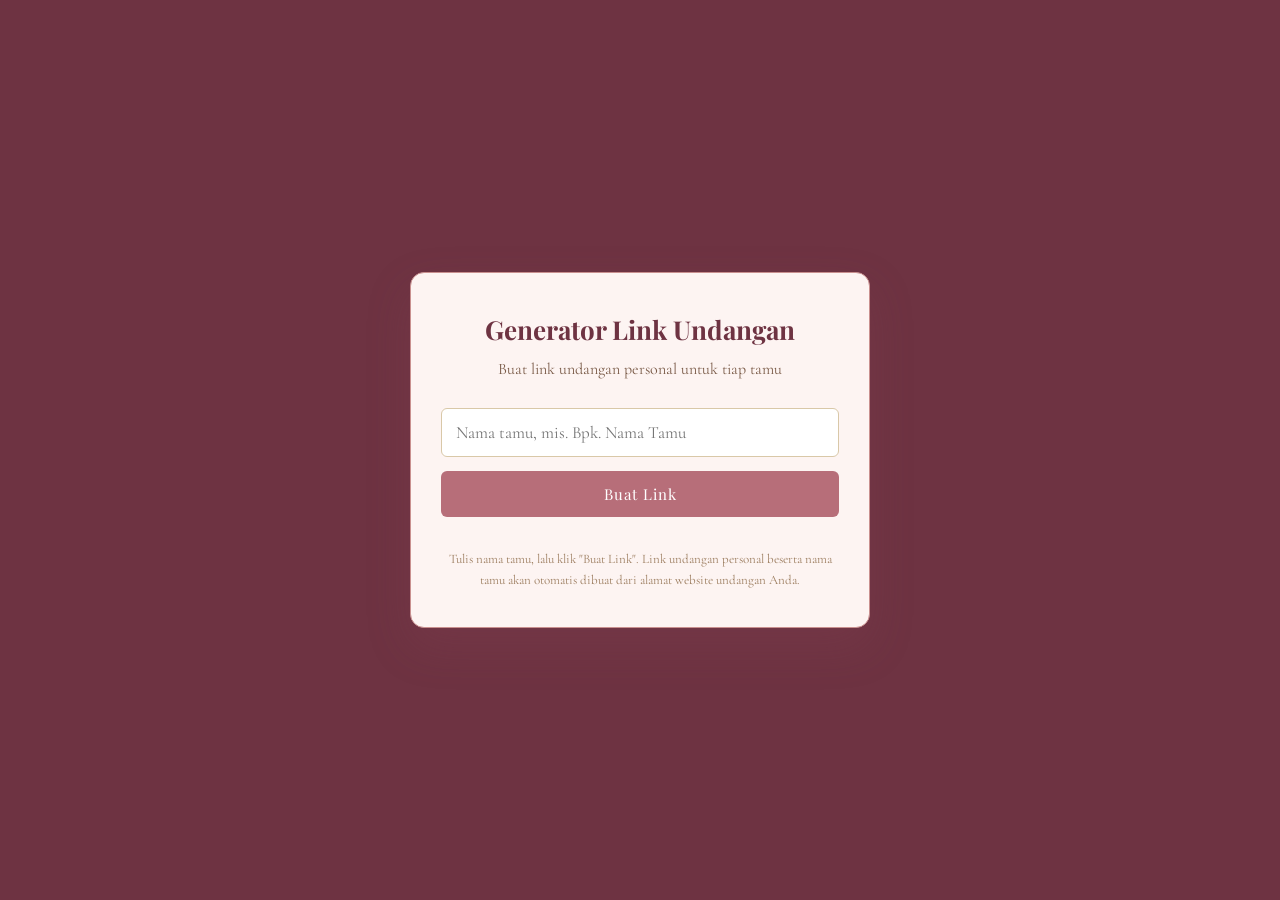
==== generator.html @ 54f0cdde "Add files via upload" ====
<!DOCTYPE html>
<html lang="id">
<head>
<meta charset="UTF-8">
<meta name="viewport" content="width=device-width, initial-scale=1.0">
<title>Generator Link Undangan</title>
<link rel="stylesheet" href="style.css">
<style>
  body{background:var(--maroon-deep);min-height:100vh;display:flex;align-items:center;justify-content:center;padding:30px 16px}
  .gen-box{
    background:var(--cream);max-width:460px;width:100%;border-radius:14px;padding:36px 30px;
    border:1px solid var(--gold);box-shadow:var(--shadow);
  }
  .gen-box h1{font-size:26px;color:var(--maroon-deep);text-align:center;margin-bottom:6px}
  .gen-box p.sub{text-align:center;color:#7a5b48;font-size:16px;margin-bottom:26px}
  .gen-box input{
    width:100%;padding:13px 14px;border:1px solid #d9c8a8;border-radius:6px;
    font-family:'Cormorant Garamond',serif;font-size:17px;margin-bottom:14px;background:#fff;
  }
  .gen-box button{
    width:100%;background:var(--maroon);color:#fff;border:none;padding:13px;border-radius:6px;
    font-family:'Playfair Display',serif;letter-spacing:1px;font-size:15px;cursor:pointer;margin-bottom:10px;
  }
  .gen-box button:hover{background:var(--maroon-deep)}
  .result{
    margin-top:18px;background:#fff;border:1px dashed var(--gold);border-radius:8px;padding:16px;
    display:none;word-break:break-all;font-size:15px;color:var(--ink);
  }
  .result.show{display:block}
  .result .actions{display:flex;gap:8px;margin-top:12px}
  .result .actions button{margin-bottom:0;font-size:14px;padding:10px}
  .btn-wa{background:#2f8f4e !important}
  .btn-wa:hover{background:#256e3b !important}
  .note{font-size:13px;color:#9c7d5f;text-align:center;margin-top:22px;line-height:1.6}
</style>
</head>
<body>
  <div class="gen-box">
    <h1>Generator Link Undangan</h1>
    <p class="sub">Buat link undangan personal untuk tiap tamu</p>

    <input type="text" id="nama-tamu" placeholder="Nama tamu, mis. Bpk. Nama Tamu">
    <button id="btn-generate">Buat Link</button>

    <div class="result" id="result">
      <div id="link-output"></div>
      <div class="actions">
        <button id="btn-copy-link">Salin Link</button>
        <button id="btn-wa" class="btn-wa">Bagikan via WhatsApp</button>
      </div>
    </div>

    <p class="note">Tulis nama tamu, lalu klik "Buat Link". Link undangan personal beserta nama tamu akan otomatis dibuat dari alamat website undangan Anda.</p>
  </div>

<script>
const BASE_URL = 'https://websitesaya.github.io/Undangan_Marten-Delista/';

document.getElementById('btn-generate').addEventListener('click', () => {
  const nama = document.getElementById('nama-tamu').value.trim();
  if(!nama){ alert('Mohon isi nama tamu.'); return; }

  const sep = BASE_URL.includes('?') ? '&' : '?';
  const link = `${BASE_URL}${sep}to=${encodeURIComponent(nama)}`;

  document.getElementById('link-output').textContent = link;
  document.getElementById('result').classList.add('show');

  document.getElementById('btn-copy-link').onclick = () => {
    navigator.clipboard.writeText(link);
    document.getElementById('btn-copy-link').textContent = 'Tersalin!';
    setTimeout(()=>document.getElementById('btn-copy-link').textContent='Salin Link',1500);
  };

  document.getElementById('btn-wa').onclick = () => {
    const teks = `Yth. Bapak/Ibu/Saudara/i *${nama}*%0A%0ATanpa mengurangi rasa hormat, kami mengundang Anda untuk hadir di acara pernikahan kami.%0A%0ABerikut link undangan kami:%0A${encodeURIComponent(link)}%0A%0ATerima kasih atas doa dan restunya 🙏`;
    window.open(`https://wa.me/?text=${teks}`, '_blank');
  };
});
</script>
</body>
</html>
---- style.css ----
@import url('https://fonts.googleapis.com/css2?family=Playfair+Display:ital,wght@0,400;0,600;0,700;1,500&family=Cormorant+Garamond:ital,wght@0,400;0,500;0,600;1,500&family=Alex+Brush&display=swap');

:root{
  --maroon-deep:#6e3342;
  --maroon:#b76e79;
  --maroon-light:#c98a93;
  --gold:#c9908f;
  --gold-soft:#f6d5cf;
  --cream:#fdf4f2;
  --cream-dark:#f9e3df;
  --ink:#4a2a30;
  --rose-text:#a4566a;
  --rose-grad:linear-gradient(135deg,#f9dcd6 0%,#e3a9a6 38%,#c27d86 70%,#e8b9b3 100%);
  --rose-dark:linear-gradient(160deg,#b8707d 0%,#9a5568 55%,#7e4156 100%);
  --shadow:0 18px 44px rgba(138,69,88,.22);
  --ease:cubic-bezier(.65,0,.35,1);
}

*{box-sizing:border-box;margin:0;padding:0}
html{scroll-behavior:smooth}
body{
  font-family:'Cormorant Garamond',serif;
  background:var(--cream);
  color:var(--ink);
  overflow-x:hidden;
  font-size:19px;
  line-height:1.6;
}
body.lock{overflow:hidden;height:100vh}

h1,h2,h3,.serif-display{font-family:'Playfair Display',serif}
.script{font-family:'Alex Brush',cursive}

img{max-width:100%;display:block}
a{color:inherit;text-decoration:none}

.container{max-width:520px;margin:0 auto;padding:0 24px}

/* ============ OPENING SCREEN ============ */
#opening-screen{
  position:fixed;inset:0;z-index:100;
  display:flex;align-items:center;justify-content:center;
  overflow:hidden;
}
#opening-screen.hidden{display:none}
.opening-bg{
  position:absolute;inset:0;
  background:url('Latar.jpg') center/cover no-repeat;
  filter:brightness(.62) saturate(1.05);
}
.opening-bg::after{
  content:'';position:absolute;inset:0;
  background:radial-gradient(ellipse at center, rgba(183,110,121,.18) 0%, rgba(74,26,42,.78) 100%);
}

.curtain-panel{
  position:absolute;top:0;height:100%;width:50%;z-index:3;
  background:
    repeating-linear-gradient(90deg,
      rgba(0,0,0,.18) 0px, rgba(0,0,0,.18) 2px,
      rgba(255,255,255,.05) 2px, rgba(255,255,255,.05) 4px,
      transparent 4px, transparent 30px),
    linear-gradient(90deg,#8e4a5a,#c98a93 35%,#e6b4b2 55%,#a35e6d 100%);
  box-shadow:inset 0 0 80px rgba(0,0,0,.6), inset 0 0 200px rgba(0,0,0,.4);
  transition:transform 1.4s var(--ease);
  visibility:hidden;
}
/* Tirai hanya ditampilkan setelah tombol "Buka Undangan" diklik */
#opening-screen.curtain-active .curtain-panel{visibility:visible}
.curtain-left{left:0;border-right:4px solid var(--gold);border-radius:0 0 0 0}
.curtain-right{right:0;transform:scaleX(-1);border-right:4px solid var(--gold)}
.curtain-left::before,.curtain-right::before{
  content:'';position:absolute;top:0;right:-4px;width:14px;height:100%;
  background:linear-gradient(180deg,#fbe6e1,#dba3a3 40%,#9c5a66 100%);
  box-shadow:0 0 15px rgba(232,170,170,.7);
}
.curtain-panel .tassel{
  position:absolute;bottom:0;right:-14px;width:34px;height:34px;
  background:radial-gradient(circle at 40% 30%,#fff0ec,#e0a9a8 60%,#94525f 100%);
  border-radius:50%;box-shadow:0 4px 10px rgba(0,0,0,.5);
}
#opening-screen.open .curtain-left{transform:translateX(-102%)}
#opening-screen.open .curtain-right{transform:scaleX(-1) translateX(-102%)}

.opening-content{
  position:relative;z-index:5;text-align:center;color:var(--cream);
  padding:40px 30px;max-width:420px;
  animation:fadeUp 1.4s var(--ease) both;
}
@keyframes fadeUp{from{opacity:0;transform:translateY(24px)}to{opacity:1;transform:translateY(0)}}
.opening-eyebrow{
  letter-spacing:4px;font-size:13px;text-transform:uppercase;color:var(--gold-soft);
  margin-bottom:14px;
}
.opening-names{
  font-family:'Alex Brush',cursive;font-size:58px;color:#fff;
  line-height:1.15;text-shadow:0 4px 20px rgba(0,0,0,.5);
}
.opening-amp{display:block;font-family:'Playfair Display',serif;font-style:italic;font-size:20px;color:var(--gold-soft);margin:4px 0}
.opening-guest{
  margin-top:22px;font-size:16px;letter-spacing:.5px;color:var(--cream-dark);
}
.opening-guest strong{color:#fff;font-weight:600;font-family:'Playfair Display',serif}
.ornament-line{
  width:70px;height:1px;background:var(--gold);margin:18px auto;position:relative;
}
.ornament-line::before{content:'✦';position:absolute;top:-9px;left:50%;transform:translateX(-50%);color:var(--gold);font-size:14px}

.btn-open{
  margin-top:30px;
  background:var(--rose-grad);
  color:#5a2433;border:none;
  font-family:'Playfair Display',serif;font-weight:600;font-size:15px;
  letter-spacing:2px;text-transform:uppercase;
  padding:14px 34px;border-radius:40px;cursor:pointer;
  box-shadow:0 10px 30px rgba(90,30,50,.45);
  transition:transform .3s var(--ease),box-shadow .3s;
}
.btn-open:hover{transform:translateY(-2px);box-shadow:0 14px 34px rgba(0,0,0,.5)}
.btn-open:active{transform:translateY(0)}

/* ============ MAIN INVITATION ============ */
#invitation{display:none}
#invitation.show{display:block;animation:fadeUp 1s var(--ease) both}

section{padding:70px 0;position:relative}
.section-title{
  text-align:center;font-size:14px;letter-spacing:4px;text-transform:uppercase;
  color:var(--rose-text);margin-bottom:8px;font-family:'Cormorant Garamond',serif;font-weight:600;
}
.section-heading{
  text-align:center;font-size:36px;color:var(--maroon-deep);margin-bottom:26px;
}
.divider{
  width:90px;height:2px;margin:0 auto 40px;position:relative;
  background:linear-gradient(90deg,transparent,var(--gold),transparent);
}
.divider::before{content:'❧';position:absolute;top:-13px;left:50%;transform:translateX(-50%);color:var(--gold);font-size:20px;background:var(--cream);padding:0 8px}

/* HERO / COVER */
#hero{
  min-height:100vh;display:flex;flex-direction:column;align-items:center;justify-content:center;
  text-align:center;color:#fff;position:relative;
  background:linear-gradient(rgba(150,80,100,.35),rgba(74,26,42,.78)),url('Latar.jpg') center/cover;
}
#hero .opening-eyebrow{color:var(--gold-soft)}
#hero .opening-names{font-size:64px}
#hero p.verse{max-width:340px;margin:26px auto 0;font-style:italic;font-size:16px;color:var(--cream-dark);line-height:1.8}
.countdown{display:flex;gap:14px;justify-content:center;margin-top:34px}
.countdown div{
  background:rgba(255,255,255,.08);border:1px solid var(--gold);
  border-radius:6px;padding:12px 14px;min-width:64px;backdrop-filter:blur(2px);
}
.countdown span{display:block;font-family:'Playfair Display',serif;font-size:26px;color:#fff}
.countdown small{font-size:11px;letter-spacing:1px;text-transform:uppercase;color:var(--gold-soft)}
.scroll-hint{position:absolute;bottom:26px;font-size:12px;letter-spacing:2px;color:var(--gold-soft);animation:bounce 2s infinite}
@keyframes bounce{0%,100%{transform:translateY(0)}50%{transform:translateY(8px)}}

/* QUOTE */
#quote{background:var(--rose-dark);color:var(--cream);text-align:center}
#quote p{font-family:'Playfair Display',serif;font-style:italic;font-size:22px;max-width:440px;margin:0 auto;line-height:1.7}
#quote .ref{display:block;margin-top:16px;color:var(--gold-soft);font-size:15px;letter-spacing:1px}

/* MEMPELAI */
.couple-card{text-align:center;margin-bottom:56px}
.couple-photo{
  width:180px;height:180px;border-radius:50%;object-fit:cover;margin:0 auto 20px;
  border:6px solid var(--cream);box-shadow:var(--shadow);
  outline:1px solid var(--gold);outline-offset:8px;
}
.couple-name{font-size:30px;color:var(--maroon-deep);margin-bottom:4px}
.couple-role{font-family:'Alex Brush',cursive;font-size:22px;color:var(--gold);margin-bottom:14px}
.couple-info{font-size:17px;line-height:1.9}
.couple-info b{color:var(--maroon)}
.couple-amp{text-align:center;font-family:'Playfair Display',serif;font-style:italic;font-size:24px;color:var(--gold);margin:10px 0 40px}

/* LOVE STORY */
#lovestory{background:var(--cream-dark)}
.timeline{position:relative;padding-left:30px;border-left:2px solid var(--gold)}
.timeline-item{position:relative;padding-bottom:34px}
.timeline-item:last-child{padding-bottom:0}
.timeline-item::before{
  content:'';position:absolute;left:-38px;top:2px;width:14px;height:14px;border-radius:50%;
  background:var(--gold);border:3px solid var(--cream-dark);box-shadow:0 0 0 2px var(--gold)
}
.timeline-year{font-family:'Playfair Display',serif;font-size:22px;color:var(--maroon-deep);margin-bottom:4px}
.timeline-desc{font-size:17px;color:var(--ink)}

/* EVENT */
#acara{background:var(--rose-dark);color:var(--cream)}
#acara .section-title{color:var(--gold-soft)}
#acara .section-heading{color:#fff}
#acara .divider::before{background:#9a5568;color:var(--gold-soft)}
.event-card{
  background:rgba(255,255,255,.10);border:1px solid rgba(246,213,207,.7);border-radius:16px;
  padding:30px 26px;margin-bottom:24px;text-align:center;
}
.event-card h3{font-size:26px;color:var(--gold-soft);margin-bottom:10px}
.event-card p{font-size:17px;margin:4px 0;color:var(--cream-dark)}
.event-card .btn-map{
  display:inline-block;margin-top:16px;padding:10px 24px;border:1px solid var(--gold-soft);
  border-radius:30px;font-size:14px;letter-spacing:1px;color:#fff;transition:.3s;
}
.event-card .btn-map:hover{background:var(--gold-soft);color:var(--maroon-deep)}

/* GALLERY */
.gallery-grid{display:grid;grid-template-columns:repeat(3,1fr);gap:8px}
.gallery-grid img{
  width:100%;aspect-ratio:1/1;object-fit:cover;border-radius:4px;cursor:pointer;
  border:1px solid var(--gold-soft);transition:transform .3s;
}
.gallery-grid img:hover{transform:scale(1.04)}
#lightbox{
  position:fixed;inset:0;background:rgba(60,20,35,.93);z-index:200;
  display:none;align-items:center;justify-content:center;padding:20px;
}
#lightbox.show{display:flex}
#lightbox img{max-width:100%;max-height:85vh;border:4px solid var(--cream);border-radius:4px}
#lightbox .close{position:absolute;top:24px;right:30px;color:#fff;font-size:34px;cursor:pointer}
#lightbox .nav{position:absolute;top:50%;transform:translateY(-50%);color:#fff;font-size:34px;cursor:pointer;padding:10px}
#lightbox .prev{left:14px}#lightbox .next{right:14px}

/* GIFT */
#hadiah{background:var(--cream-dark);text-align:center}
.gift-card{
  background:var(--cream);border:1px solid var(--gold);border-radius:10px;
  padding:24px;margin-bottom:18px;display:flex;justify-content:space-between;align-items:center;gap:14px;
}
.gift-card .info{text-align:left}
.gift-card .bank{font-family:'Playfair Display',serif;color:var(--maroon-deep);font-size:19px}
.gift-card .norek{font-size:20px;letter-spacing:1px;font-weight:600}
.gift-card .an{font-size:14px;color:#8a5a66}
.btn-copy{
  background:var(--rose-grad);color:#5a2433;border:none;padding:9px 16px;border-radius:20px;font-weight:600;
  font-family:'Cormorant Garamond',serif;font-size:14px;cursor:pointer;white-space:nowrap;
}
.btn-copy:hover{filter:brightness(1.07)}

/* RSVP / UCAPAN */
#ucapan{background:var(--cream)}
.form-box{background:#fff;border:1px solid var(--gold-soft);border-radius:10px;padding:26px;box-shadow:var(--shadow)}
.form-box input,.form-box select,.form-box textarea{
  width:100%;padding:12px 14px;margin-bottom:14px;border:1px solid #ebc4c4;border-radius:8px;
  font-family:'Cormorant Garamond',serif;font-size:16px;background:var(--cream);color:var(--ink);
}
.form-box textarea{resize:vertical;min-height:80px}
.btn-submit{
  width:100%;background:linear-gradient(135deg,#d99a9f,#b76e79 60%,#a45a69);color:#fff;border:none;padding:13px;border-radius:30px;
  font-family:'Playfair Display',serif;letter-spacing:1px;font-size:15px;cursor:pointer;transition:.3s;
}
.btn-submit:hover{filter:brightness(1.08)}
.ucapan-list{margin-top:30px;max-height:400px;overflow-y:auto;padding-right:4px}
.ucapan-item{border-bottom:1px solid var(--cream-dark);padding:14px 0}
.ucapan-item .nama{font-family:'Playfair Display',serif;color:var(--maroon-deep);font-size:18px}
.ucapan-item .status{font-size:12px;color:var(--gold);text-transform:uppercase;letter-spacing:1px;margin-left:6px}
.ucapan-item .pesan{font-size:16px;margin-top:4px}
.ucapan-empty{text-align:center;color:#a8707c;padding:20px 0;font-style:italic}

/* MUSIC TOGGLE */
#music-toggle{
  position:fixed;bottom:20px;right:20px;z-index:60;
  width:52px;height:52px;border-radius:50%;background:linear-gradient(135deg,#d99a9f,#a45a69);
  border:2px solid #fbe3dd;color:#fff;display:flex;align-items:center;justify-content:center;
  cursor:pointer;box-shadow:var(--shadow);font-size:20px;
}
#music-toggle.spin{animation:spin 4s linear infinite}
@keyframes spin{from{transform:rotate(0)}to{transform:rotate(360deg)}}

/* FOOTER */
footer{background:var(--rose-dark);color:var(--gold-soft);text-align:center;padding:50px 20px}
footer .script{font-size:32px;color:#fff;display:block;margin-bottom:10px}
footer small{font-size:13px;letter-spacing:1px;opacity:.75}

/* CREDIT & SOCIAL LINKS */
.credit{margin-top:34px;padding-top:26px;border-top:1px solid rgba(246,213,207,.35)}
.credit-by{display:block;font-size:12px;letter-spacing:1.5px;text-transform:uppercase;opacity:.7}
.credit-by strong{color:var(--gold-soft);font-weight:600}
.social-links{display:flex;justify-content:center;gap:14px;margin-top:16px}
.social-links a{
  width:40px;height:40px;border-radius:50%;
  display:flex;align-items:center;justify-content:center;
  border:1px solid var(--gold);color:var(--gold-soft);
  transition:background .3s,color .3s,transform .3s;
}
.social-links a svg{width:19px;height:19px}
.social-links a:hover{background:var(--gold-soft);color:var(--maroon-deep);transform:translateY(-3px)}

@media(max-width:400px){
  .opening-names{font-size:46px}
  #hero .opening-names{font-size:50px}
  .gift-card{flex-direction:column;align-items:flex-start}
}

/* ============ SNOW OVERLAY ============ */
#snow-container{
  position:fixed;inset:0;z-index:150;
  overflow:hidden;pointer-events:none;
}
.snowflake{
  position:absolute;top:-5vh;
  color:#f6b8c4;
  text-shadow:0 0 6px rgba(255,255,255,.6);
  animation-name:snowfall;
  animation-timing-function:linear;
  animation-iteration-count:infinite;
  will-change:transform;
  user-select:none;
}
@keyframes snowfall{
  0%{transform:translate3d(0,-5vh,0) rotate(0deg)}
  100%{transform:translate3d(var(--drift),105vh,0) rotate(360deg)}
}

/* ============ BUTTERFLY OVERLAY ============ */
#butterfly-container{
  position:fixed;inset:0;z-index:140;
  overflow:hidden;pointer-events:none;
}
.butterfly{
  position:absolute;top:0;
  width:var(--bsize,42px);height:var(--bsize,42px);
  left:var(--bleft,10%);
  animation-name:butterflyRise;
  animation-timing-function:ease-in-out;
  animation-iteration-count:infinite;
  will-change:transform;
}
.butterfly .bf-sway{
  width:100%;height:100%;
  animation-name:butterflySway;
  animation-timing-function:ease-in-out;
  animation-iteration-count:infinite;
  animation-direction:alternate;
}
.butterfly svg{
  width:100%;height:100%;display:block;
  filter:drop-shadow(0 2px 4px rgba(138,69,88,.3));
  overflow:visible;
}
.butterfly .wing-l,
.butterfly .wing-r{
  transform-box:fill-box;
  animation-name:flapWing;
  animation-timing-function:ease-in-out;
  animation-iteration-count:infinite;
  animation-direction:alternate;
}
.butterfly .wing-l{transform-origin:100% 50%}
.butterfly .wing-r{transform-origin:0% 50%}

@keyframes butterflyRise{
  0%{transform:translate3d(0,108vh,0)}
  100%{transform:translate3d(0,-14vh,0)}
}
@keyframes butterflySway{
  0%{transform:translateX(calc(var(--sway,32px) * -1)) rotate(-8deg)}
  100%{transform:translateX(var(--sway,32px)) rotate(8deg)}
}
@keyframes flapWing{
  0%{transform:scaleX(1)}
  100%{transform:scaleX(.45)}
}
/* Logo usaha di footer */
.footer-logo{margin-top:30px}
.footer-logo img{max-width:120px;max-height:120px;width:auto;height:auto;border-radius:10px;display:inline-block;box-shadow:0 4px 14px rgba(0,0,0,.3)}

/* ============ ROSE GOLD THEME — PENYEMPURNAAN ============ */
body{
  background:
    radial-gradient(circle at 12% 8%,rgba(246,200,200,.45),transparent 40%),
    radial-gradient(circle at 90% 55%,rgba(232,185,185,.35),transparent 45%),
    var(--cream);
  background-attachment:fixed;
}
.section-heading{
  background:linear-gradient(135deg,#8c4455 0%,#c27d86 50%,#8c4455 100%);
  -webkit-background-clip:text;background-clip:text;color:transparent;-webkit-text-fill-color:transparent;
}
#acara .section-heading{background:none;-webkit-text-fill-color:#fff;color:#fff}
.opening-names,#hero .opening-names{text-shadow:0 4px 22px rgba(90,30,50,.6),0 0 30px rgba(246,185,195,.35)}
.opening-eyebrow{color:#fbdcd5}
.opening-amp{color:#f6c9c4}
.ornament-line{background:#f1bdb8}
.ornament-line::before{color:#f1bdb8}
.divider::before{color:var(--maroon)}
.divider{background:linear-gradient(90deg,transparent,#c9908f,transparent)}

.couple-photo{
  border:6px solid #fff;box-shadow:0 14px 36px rgba(160,86,106,.3);
  outline:2px solid #e2aaa8;outline-offset:8px;
}
.couple-card{
  background:rgba(255,255,255,.65);border:1px solid #f1cfcb;border-radius:22px;
  padding:34px 20px 28px;box-shadow:0 12px 34px rgba(183,110,121,.14);
}
.couple-name{color:#7a3b4c}
.couple-role{color:var(--maroon)}
.couple-info b{color:#a4566a}
.couple-amp{color:var(--maroon);font-size:34px}

#lovestory{background:linear-gradient(180deg,var(--cream-dark),#fbeae7)}
.timeline{border-left:2px solid #dba3a3}
.timeline-item::before{background:var(--rose-grad);border-color:var(--cream-dark);box-shadow:0 0 0 2px #d99a9f}
.timeline-year{color:#8c4455}

.event-card{backdrop-filter:blur(3px);box-shadow:0 10px 30px rgba(70,20,40,.25)}
.event-card h3{color:#fff;letter-spacing:.5px}
.event-card p{color:#fbeae6}

.gallery-grid{gap:10px}
.gallery-grid img{border:3px solid #fff;border-radius:12px;box-shadow:0 6px 18px rgba(183,110,121,.25)}
#lightbox img{border-color:#fbe3dd}

#hadiah{background:linear-gradient(180deg,#fbeae7,var(--cream-dark))}
#hadiah p{color:#8a5a66 !important}
.gift-card{background:#fff;border:1px solid #f1cfcb;border-radius:16px;box-shadow:0 8px 24px rgba(183,110,121,.15)}
.gift-card .bank{color:#a4566a;letter-spacing:1px}

.form-box{border:1px solid #f1cfcb;border-radius:18px}
.form-box input:focus,.form-box select:focus,.form-box textarea:focus{outline:none;border-color:#c27d86;box-shadow:0 0 0 3px rgba(194,125,134,.18)}
.ucapan-item{border-bottom:1px solid #f4d9d5}
.ucapan-item .nama{color:#8c4455}
.ucapan-item .status{color:#c27d86}

#quote p{color:#fff}
footer small{opacity:.9}
footer .script{text-shadow:0 2px 12px rgba(60,20,35,.35)}
.footer-logo img{background:#fff;padding:6px;border-radius:14px;border:2px solid #f6d5cf}
.countdown div{background:rgba(255,255,255,.14);border:1px solid rgba(246,213,207,.8);border-radius:12px}
.countdown small{color:#fbdcd5}
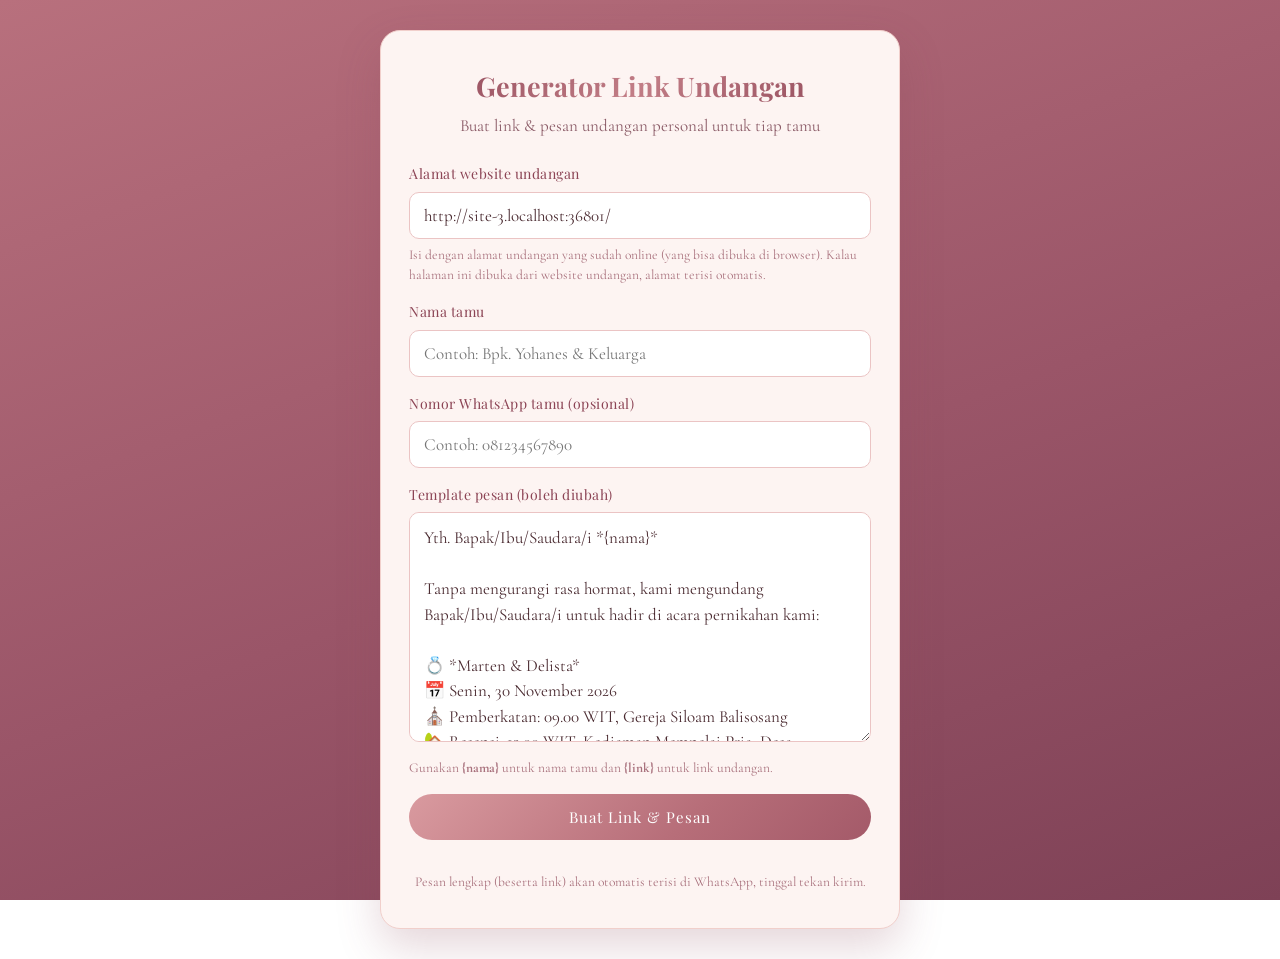
==== commit 7c410366: "Add files via upload" ====
--- a/generator.html
+++ b/generator.html
@@ -3,79 +3,194 @@
 <head>
 <meta charset="UTF-8">
 <meta name="viewport" content="width=device-width, initial-scale=1.0">
-<title>Generator Link Undangan</title>
+<title>Generator Link Undangan — Marten &amp; Delista</title>
 <link rel="stylesheet" href="style.css">
 <style>
-  body{background:var(--maroon-deep);min-height:100vh;display:flex;align-items:center;justify-content:center;padding:30px 16px}
+  body{min-height:100vh;display:flex;align-items:flex-start;justify-content:center;padding:30px 16px;background:linear-gradient(160deg,#b8707d,#9a5568 55%,#7e4156);background-attachment:fixed}
   .gen-box{
-    background:var(--cream);max-width:460px;width:100%;border-radius:14px;padding:36px 30px;
-    border:1px solid var(--gold);box-shadow:var(--shadow);
+    background:var(--cream);max-width:520px;width:100%;border-radius:20px;padding:34px 28px;
+    border:1px solid #f1cfcb;box-shadow:var(--shadow);
   }
-  .gen-box h1{font-size:26px;color:var(--maroon-deep);text-align:center;margin-bottom:6px}
-  .gen-box p.sub{text-align:center;color:#7a5b48;font-size:16px;margin-bottom:26px}
-  .gen-box input{
-    width:100%;padding:13px 14px;border:1px solid #d9c8a8;border-radius:6px;
-    font-family:'Cormorant Garamond',serif;font-size:17px;margin-bottom:14px;background:#fff;
+  .gen-box h1{font-size:27px;text-align:center;margin-bottom:4px;
+    background:linear-gradient(135deg,#8c4455,#c27d86,#8c4455);-webkit-background-clip:text;background-clip:text;-webkit-text-fill-color:transparent}
+  .gen-box p.sub{text-align:center;color:#8a5a66;font-size:17px;margin-bottom:24px}
+  .gen-box label{display:block;font-family:'Playfair Display',serif;font-size:14px;color:#8c4455;margin:0 0 6px;letter-spacing:.5px}
+  .gen-box input,.gen-box textarea{
+    width:100%;padding:12px 14px;border:1px solid #ebc4c4;border-radius:10px;
+    font-family:'Cormorant Garamond',serif;font-size:17px;margin-bottom:16px;background:#fff;color:var(--ink);
   }
-  .gen-box button{
-    width:100%;background:var(--maroon);color:#fff;border:none;padding:13px;border-radius:6px;
+  .gen-box textarea{min-height:230px;resize:vertical;line-height:1.5}
+  .gen-box input:focus,.gen-box textarea:focus{outline:none;border-color:#c27d86;box-shadow:0 0 0 3px rgba(194,125,134,.18)}
+  .hint{font-size:13.5px;color:#a8707c;margin:-10px 0 16px;line-height:1.5}
+  .btn{
+    width:100%;background:linear-gradient(135deg,#d99a9f,#b76e79 60%,#a45a69);color:#fff;border:none;padding:13px;border-radius:30px;
     font-family:'Playfair Display',serif;letter-spacing:1px;font-size:15px;cursor:pointer;margin-bottom:10px;
   }
-  .gen-box button:hover{background:var(--maroon-deep)}
-  .result{
-    margin-top:18px;background:#fff;border:1px dashed var(--gold);border-radius:8px;padding:16px;
-    display:none;word-break:break-all;font-size:15px;color:var(--ink);
-  }
+  .btn:hover{filter:brightness(1.07)}
+  .btn-light{background:#fff;color:#a4566a;border:1px solid #e3a9a6}
+  .btn-wa{background:linear-gradient(135deg,#3fb868,#2f8f4e) !important}
+  .warn{background:#fff3e0;border:1px solid #f0c987;color:#8a5a1c;border-radius:10px;padding:10px 14px;font-size:15px;margin-bottom:16px;display:none;line-height:1.5}
+  .warn.show{display:block}
+  .result{margin-top:20px;background:#fff;border:1px dashed #d99a9f;border-radius:12px;padding:16px;display:none}
   .result.show{display:block}
-  .result .actions{display:flex;gap:8px;margin-top:12px}
-  .result .actions button{margin-bottom:0;font-size:14px;padding:10px}
-  .btn-wa{background:#2f8f4e !important}
-  .btn-wa:hover{background:#256e3b !important}
-  .note{font-size:13px;color:#9c7d5f;text-align:center;margin-top:22px;line-height:1.6}
+  .result .lbl{font-family:'Playfair Display',serif;font-size:13px;color:#8c4455;margin-bottom:6px;letter-spacing:.5px}
+  #link-output{word-break:break-all;font-size:16px;color:#4a2a30;margin-bottom:14px;background:#fdf4f2;padding:10px 12px;border-radius:8px}
+  #msg-preview{white-space:pre-wrap;word-break:break-word;overflow-wrap:anywhere;font-size:16px;line-height:1.5;color:#4a2a30;background:#e7f7e9;border-radius:12px;padding:12px 14px;margin-bottom:14px}
+  .actions{display:grid;grid-template-columns:1fr 1fr;gap:8px}
+  .actions .btn{margin-bottom:0;font-size:14px;padding:11px}
+  .actions .full{grid-column:1/-1}
+  .note{font-size:13.5px;color:#a8707c;text-align:center;margin-top:22px;line-height:1.6}
 </style>
 </head>
 <body>
   <div class="gen-box">
     <h1>Generator Link Undangan</h1>
-    <p class="sub">Buat link undangan personal untuk tiap tamu</p>
+    <p class="sub">Buat link &amp; pesan undangan personal untuk tiap tamu</p>
 
-    <input type="text" id="nama-tamu" placeholder="Nama tamu, mis. Bpk. Nama Tamu">
-    <button id="btn-generate">Buat Link</button>
+    <div class="warn" id="warn"></div>
+
+    <label for="base-url">Alamat website undangan</label>
+    <input type="url" id="base-url" placeholder="https://namaanda.github.io/nama-repo/" inputmode="url">
+    <p class="hint">Isi dengan alamat undangan yang sudah online (yang bisa dibuka di browser). Kalau halaman ini dibuka dari website undangan, alamat terisi otomatis.</p>
+
+    <label for="nama-tamu">Nama tamu</label>
+    <input type="text" id="nama-tamu" placeholder="Contoh: Bpk. Yohanes &amp; Keluarga">
+
+    <label for="no-wa">Nomor WhatsApp tamu (opsional)</label>
+    <input type="tel" id="no-wa" placeholder="Contoh: 081234567890" inputmode="tel">
+
+    <label for="template">Template pesan (boleh diubah)</label>
+    <textarea id="template"></textarea>
+    <p class="hint">Gunakan <b>{nama}</b> untuk nama tamu dan <b>{link}</b> untuk link undangan.</p>
+
+    <button class="btn" id="btn-generate">Buat Link &amp; Pesan</button>
 
     <div class="result" id="result">
+      <div class="lbl">LINK UNDANGAN</div>
       <div id="link-output"></div>
+      <div class="lbl">PRATINJAU PESAN</div>
+      <div id="msg-preview"></div>
       <div class="actions">
-        <button id="btn-copy-link">Salin Link</button>
-        <button id="btn-wa" class="btn-wa">Bagikan via WhatsApp</button>
+        <button class="btn btn-light" id="btn-copy-link">Salin Link</button>
+        <button class="btn btn-light" id="btn-copy-msg">Salin Pesan</button>
+        <button class="btn btn-wa full" id="btn-wa">Kirim via WhatsApp</button>
+        <button class="btn btn-light full" id="btn-test">Tes Buka Link Undangan</button>
       </div>
     </div>
 
-    <p class="note">Tulis nama tamu, lalu klik "Buat Link". Link undangan personal beserta nama tamu akan otomatis dibuat dari alamat website undangan Anda.</p>
+    <p class="note">Pesan lengkap (beserta link) akan otomatis terisi di WhatsApp, tinggal tekan kirim.</p>
   </div>
 
 <script>
-const BASE_URL = 'https://websitesaya.github.io/Undangan_Marten-Delista/';
+const DEFAULT_TEMPLATE =
+`Yth. Bapak/Ibu/Saudara/i *{nama}*
 
-document.getElementById('btn-generate').addEventListener('click', () => {
-  const nama = document.getElementById('nama-tamu').value.trim();
-  if(!nama){ alert('Mohon isi nama tamu.'); return; }
+Tanpa mengurangi rasa hormat, kami mengundang Bapak/Ibu/Saudara/i untuk hadir di acara pernikahan kami:
 
-  const sep = BASE_URL.includes('?') ? '&' : '?';
-  const link = `${BASE_URL}${sep}to=${encodeURIComponent(nama)}`;
+💍 *Marten & Delista*
+📅 Senin, 30 November 2026
+⛪ Pemberkatan: 09.00 WIT, Gereja Siloam Balisosang
+🏡 Resepsi: 12.00 WIT, Kediaman Mempelai Pria, Desa Balisosang, Kec. Malifut, Kab. Halmahera Utara
 
-  document.getElementById('link-output').textContent = link;
-  document.getElementById('result').classList.add('show');
+Berikut link undangan kami:
+{link}
 
-  document.getElementById('btn-copy-link').onclick = () => {
-    navigator.clipboard.writeText(link);
-    document.getElementById('btn-copy-link').textContent = 'Tersalin!';
-    setTimeout(()=>document.getElementById('btn-copy-link').textContent='Salin Link',1500);
-  };
+Merupakan suatu kehormatan dan kebahagiaan bagi kami apabila Bapak/Ibu/Saudara/i berkenan hadir dan memberikan doa restu.
 
-  document.getElementById('btn-wa').onclick = () => {
-    const teks = `Yth. Bapak/Ibu/Saudara/i *${nama}*%0A%0ATanpa mengurangi rasa hormat, kami mengundang Anda untuk hadir di acara pernikahan kami.%0A%0ABerikut link undangan kami:%0A${encodeURIComponent(link)}%0A%0ATerima kasih atas doa dan restunya 🙏`;
-    window.open(`https://wa.me/?text=${teks}`, '_blank');
-  };
+Terima kasih 🙏
+Marten & Delista`;
+
+const $ = id => document.getElementById(id);
+const baseInput = $('base-url'), tplInput = $('template');
+const KEY_BASE = 'gen_base_url', KEY_TPL = 'gen_template_v1';
+
+/* ---- Deteksi alamat website otomatis (bila halaman ini dibuka dari website undangan) ---- */
+function detectBase(){
+  if(location.protocol === 'http:' || location.protocol === 'https:'){
+    return location.href.split('#')[0].split('?')[0].replace(/[^\/]*$/, '');
+  }
+  return '';
+}
+function safeGet(k){ try{ return localStorage.getItem(k); }catch(e){ return null; } }
+function safeSet(k,v){ try{ localStorage.setItem(k,v); }catch(e){} }
+
+baseInput.value = detectBase() || safeGet(KEY_BASE) || '';
+tplInput.value  = safeGet(KEY_TPL) || DEFAULT_TEMPLATE;
+
+if(!detectBase()){
+  const w = $('warn');
+  w.textContent = 'Halaman ini dibuka dari komputer/HP (bukan dari website), jadi alamat website undangan harus diisi manual di kolom pertama. Pastikan alamat itu bisa dibuka di browser, kalau tidak link akan menjadi "404 Not Found".';
+  w.classList.add('show');
+}
+
+function normalizeBase(u){
+  u = (u || '').trim();
+  if(!u) return '';
+  if(!/^https?:\/\//i.test(u)) u = 'https://' + u;
+  u = u.split('#')[0].split('?')[0];
+  u = u.replace(/index\.html$/i, '').replace(/generator\.html$/i, '');
+  if(!u.endsWith('/')) u += '/';
+  return u;
+}
+function normalizePhone(p){
+  p = (p || '').replace(/[^\d]/g, '');
+  if(!p) return '';
+  if(p.startsWith('0')) p = '62' + p.slice(1);
+  else if(p.startsWith('8')) p = '62' + p;
+  return p;
+}
+
+let current = { link:'', pesan:'', phone:'' };
+
+$('btn-generate').addEventListener('click', () => {
+  const nama = $('nama-tamu').value.trim();
+  const base = normalizeBase(baseInput.value);
+  if(!base){ alert('Mohon isi alamat website undangan terlebih dahulu.'); baseInput.focus(); return; }
+  if(!nama){ alert('Mohon isi nama tamu.'); $('nama-tamu').focus(); return; }
+
+  baseInput.value = base;
+  safeSet(KEY_BASE, base);
+  safeSet(KEY_TPL, tplInput.value);
+
+  const link = `${base}?to=${encodeURIComponent(nama)}`;
+  let tpl = tplInput.value.trim() || DEFAULT_TEMPLATE;
+  if(!tpl.includes('{link}')) tpl += '\n\n{link}';
+  const pesan = tpl.split('{nama}').join(nama).split('{link}').join(link);
+
+  current = { link, pesan, phone: normalizePhone($('no-wa').value) };
+  $('link-output').textContent = link;
+  $('msg-preview').textContent = pesan;
+  $('result').classList.add('show');
+  $('result').scrollIntoView({behavior:'smooth', block:'nearest'});
+});
+
+function copyText(text, btn){
+  const done = () => { const o = btn.textContent; btn.textContent = 'Tersalin ✓'; setTimeout(() => btn.textContent = o, 1500); };
+  if(navigator.clipboard && window.isSecureContext){
+    navigator.clipboard.writeText(text).then(done).catch(() => fallbackCopy(text, done));
+  }else{
+    fallbackCopy(text, done);
+  }
+}
+function fallbackCopy(text, done){
+  const ta = document.createElement('textarea');
+  ta.value = text; ta.style.position = 'fixed'; ta.style.opacity = '0';
+  document.body.appendChild(ta); ta.select();
+  try{ document.execCommand('copy'); done(); }catch(e){ alert('Gagal menyalin, silakan salin manual.'); }
+  document.body.removeChild(ta);
+}
+
+$('btn-copy-link').addEventListener('click', e => copyText(current.link, e.target));
+$('btn-copy-msg').addEventListener('click',  e => copyText(current.pesan, e.target));
+$('btn-test').addEventListener('click', () => window.open(current.link, '_blank'));
+
+$('btn-wa').addEventListener('click', () => {
+  // Seluruh pesan di-encode SEKALI (termasuk baris baru), sehingga teks + link ikut terkirim
+  const text = encodeURIComponent(current.pesan);
+  const url = current.phone
+    ? `https://wa.me/${current.phone}?text=${text}`
+    : `https://api.whatsapp.com/send?text=${text}`;
+  window.open(url, '_blank');
 });
 </script>
 </body>
--- a/style.css
+++ b/style.css
@@ -428,3 +428,67 @@
 .footer-logo img{background:#fff;padding:6px;border-radius:14px;border:2px solid #f6d5cf}
 .countdown div{background:rgba(255,255,255,.14);border:1px solid rgba(246,213,207,.8);border-radius:12px}
 .countdown small{color:#fbdcd5}
+
+/* ============ GALERI 2 KOLOM ============ */
+.gallery-grid{grid-template-columns:repeat(2,1fr);gap:12px}
+.gallery-grid img{aspect-ratio:2/3;border-radius:16px;border-width:4px}
+
+/* ============ KARTU ATM ============ */
+#hadiah .container{max-width:440px}
+.atm-wrap{margin:0 auto 34px;max-width:360px;perspective:900px}
+.atm-card{
+  position:relative;overflow:hidden;text-align:left;color:#fff;
+  aspect-ratio:1.586/1;border-radius:20px;padding:5.5% 7% 6%;
+  display:flex;flex-direction:column;justify-content:space-between;
+  box-shadow:0 22px 44px rgba(138,69,88,.38),inset 0 1px 0 rgba(255,255,255,.55),inset 0 -2px 6px rgba(80,25,45,.25);
+  border:1px solid rgba(255,255,255,.45);
+  transition:transform .5s var(--ease),box-shadow .5s;
+  transform-style:preserve-3d;
+}
+.atm-wrap:hover .atm-card{transform:rotateX(4deg) rotateY(-5deg) translateY(-4px);box-shadow:0 30px 52px rgba(138,69,88,.45),inset 0 1px 0 rgba(255,255,255,.55)}
+.atm-rose{background:linear-gradient(135deg,#f4cbc4 0%,#dc9c9d 38%,#c4808a 72%,#a9606f 100%)}
+.atm-mauve{background:linear-gradient(135deg,#e9b3bc 0%,#c8808f 38%,#a5586f 72%,#7e4156 100%)}
+/* dekorasi lingkaran + kilau */
+.atm-card::before{
+  content:'';position:absolute;right:-18%;top:-45%;width:75%;aspect-ratio:1;border-radius:50%;
+  background:radial-gradient(circle,rgba(255,255,255,.35),rgba(255,255,255,0) 68%);pointer-events:none;
+}
+.atm-card::after{
+  content:'';position:absolute;top:0;left:-70%;width:45%;height:100%;
+  background:linear-gradient(100deg,transparent,rgba(255,255,255,.38),transparent);
+  transform:skewX(-18deg);animation:atmShine 5.5s ease-in-out infinite;pointer-events:none;
+}
+@keyframes atmShine{0%,55%{left:-70%}100%{left:130%}}
+.atm-top{display:flex;justify-content:space-between;align-items:center;position:relative;z-index:1}
+.atm-bank{font-family:'Playfair Display',serif;font-weight:700;font-size:clamp(18px,6vw,24px);letter-spacing:2px;text-shadow:0 2px 6px rgba(90,30,50,.35)}
+.atm-wave{width:28px;height:28px;opacity:.9}
+.atm-chip{width:clamp(38px,13vw,50px);height:auto;position:relative;z-index:1;filter:drop-shadow(0 2px 3px rgba(90,30,50,.3))}
+.atm-number{
+  position:relative;z-index:1;font-family:'Courier New',ui-monospace,monospace;font-weight:700;
+  font-size:clamp(17px,5.6vw,23px);letter-spacing:2px;white-space:nowrap;
+  text-shadow:0 2px 5px rgba(90,30,50,.4),0 -1px 0 rgba(255,255,255,.25);
+}
+.atm-bottom{display:flex;justify-content:space-between;align-items:flex-end;gap:10px;position:relative;z-index:1}
+.atm-bottom small{display:block;font-size:10px;letter-spacing:2px;text-transform:uppercase;opacity:.85;line-height:1.2}
+.atm-name{display:block;font-family:'Playfair Display',serif;font-size:clamp(12px,3.9vw,15px);letter-spacing:1px;font-weight:600;text-shadow:0 1px 4px rgba(90,30,50,.35)}
+.atm-tag{
+  font-size:10px;letter-spacing:1.5px;text-transform:uppercase;white-space:nowrap;
+  border:1px solid rgba(255,255,255,.7);border-radius:20px;padding:3px 10px;background:rgba(255,255,255,.18);
+}
+.atm-wrap .btn-copy{display:block;margin:16px auto 0;padding:10px 26px;font-size:15px;box-shadow:0 6px 16px rgba(183,110,121,.3)}
+
+/* ============ ANIMASI SCROLL ============ */
+.reveal{
+  opacity:0;will-change:transform,opacity;
+  transition:opacity 1s cubic-bezier(.22,.8,.3,1),transform 1s cubic-bezier(.22,.8,.3,1);
+  transition-delay:var(--d,0s);
+}
+.reveal.r-up{transform:translateY(46px)}
+.reveal.r-left{transform:translateX(-60px)}
+.reveal.r-right{transform:translateX(60px)}
+.reveal.r-zoom{transform:scale(.82)}
+.reveal.r-flip{transform:translateY(50px) rotateX(38deg) scale(.94);transform-origin:50% 100%}
+.reveal.r-fade{transform:none}
+.reveal.in{opacity:1;transform:none}
+.atm-name{font-size:clamp(11px,3.5vw,14px);letter-spacing:.5px;white-space:nowrap}
+.atm-tag{font-size:9px;letter-spacing:1px;padding:3px 8px}
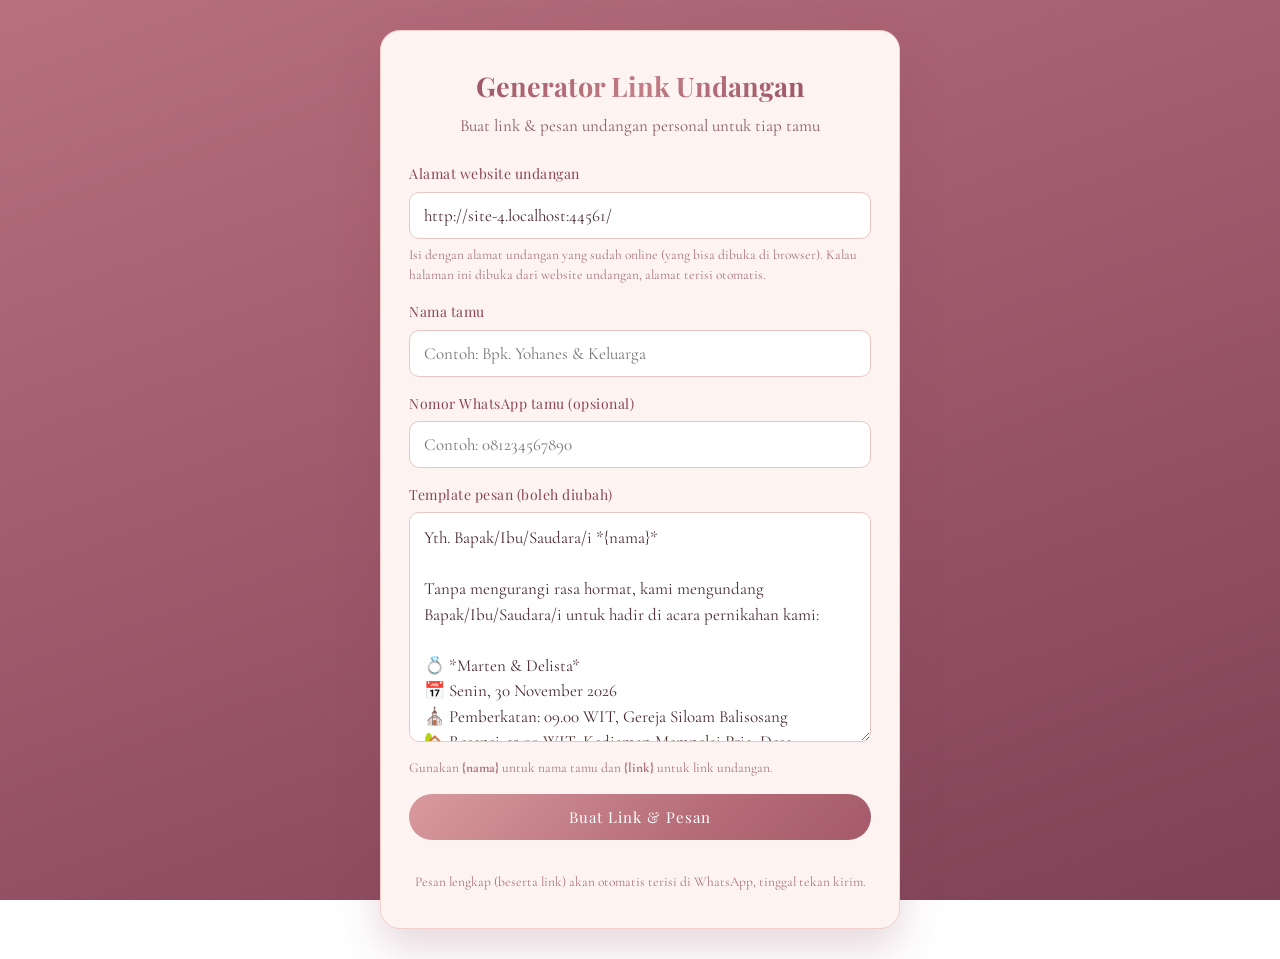
==== commit 4d14f1ee: "Update generator.html" ====
--- a/generator.html
+++ b/generator.html
@@ -50,7 +50,7 @@
     <div class="warn" id="warn"></div>
 
     <label for="base-url">Alamat website undangan</label>
-    <input type="url" id="base-url" placeholder="https://namaanda.github.io/nama-repo/" inputmode="url">
+    <input type="url" id="base-url" placeholder="https://websitesaya.github.io/Undangan_Marten_Delista/" inputmode="url">
     <p class="hint">Isi dengan alamat undangan yang sudah online (yang bisa dibuka di browser). Kalau halaman ini dibuka dari website undangan, alamat terisi otomatis.</p>
 
     <label for="nama-tamu">Nama tamu</label>
